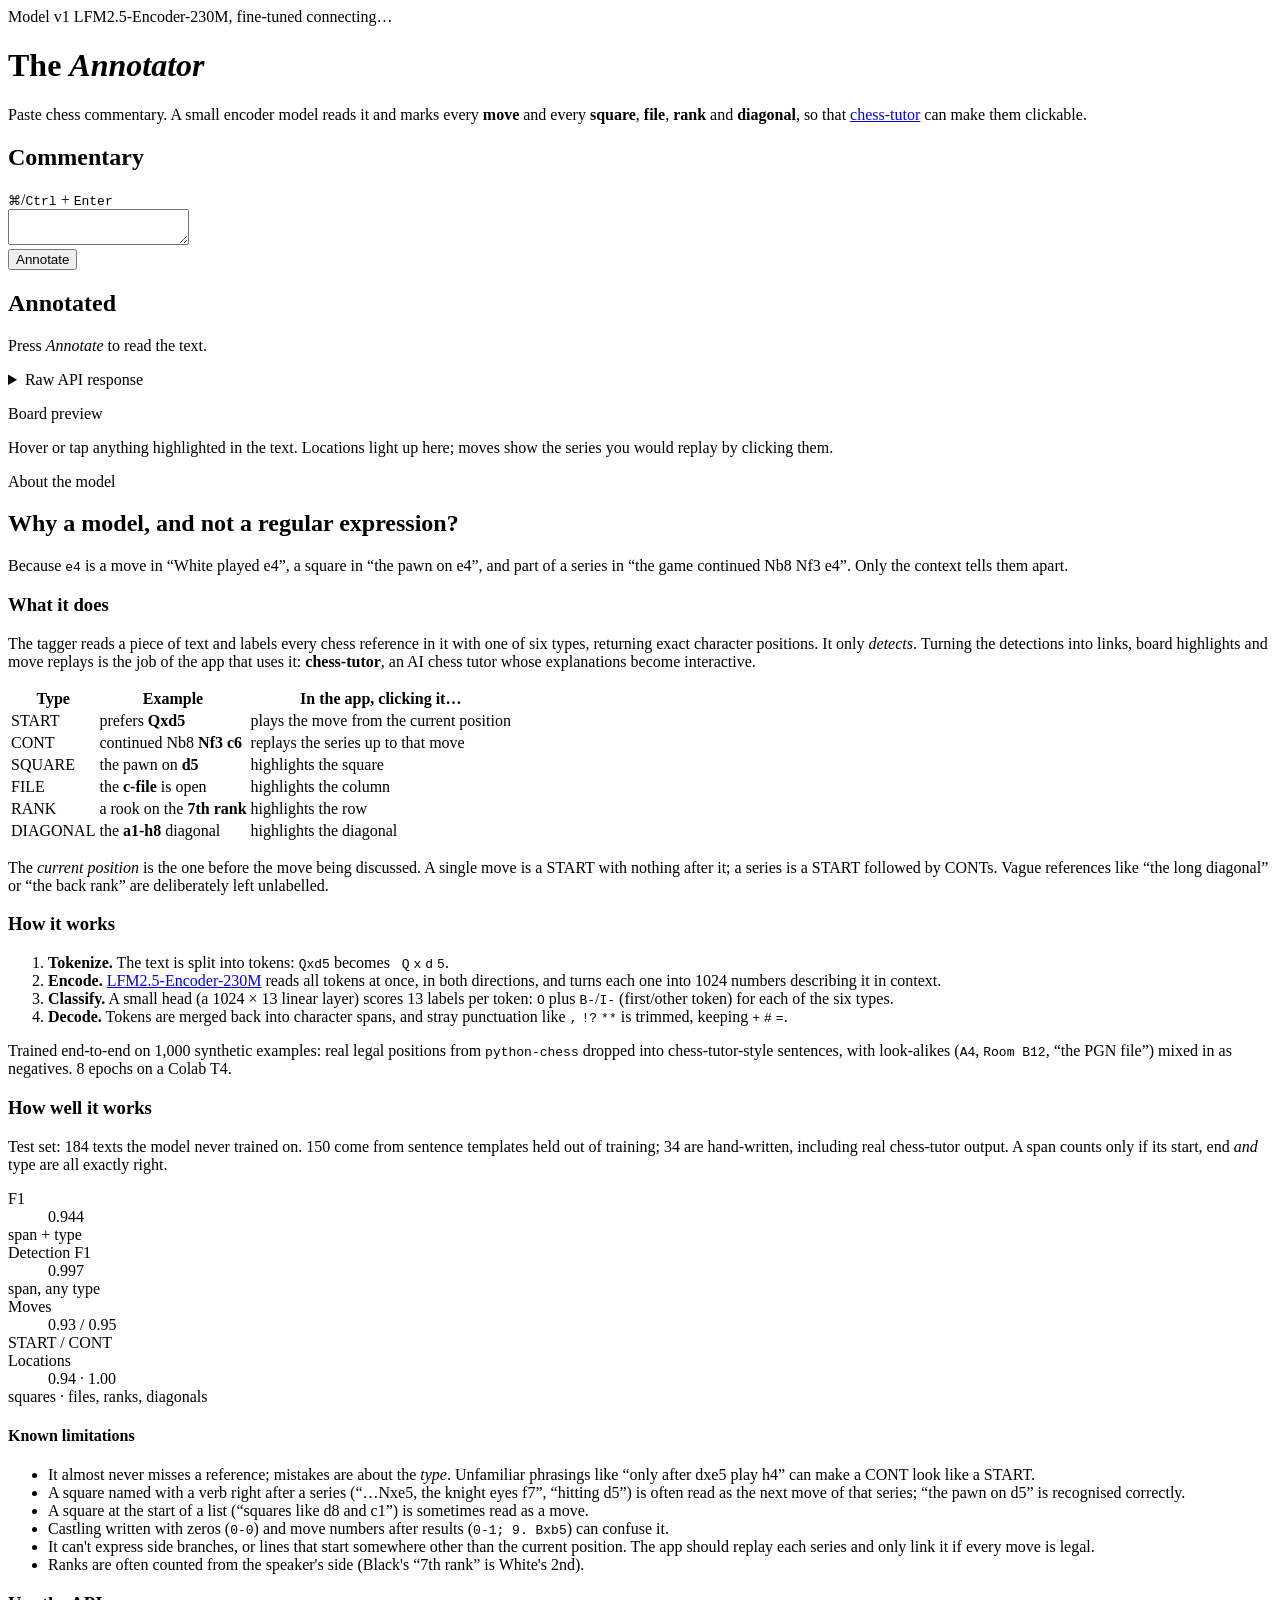
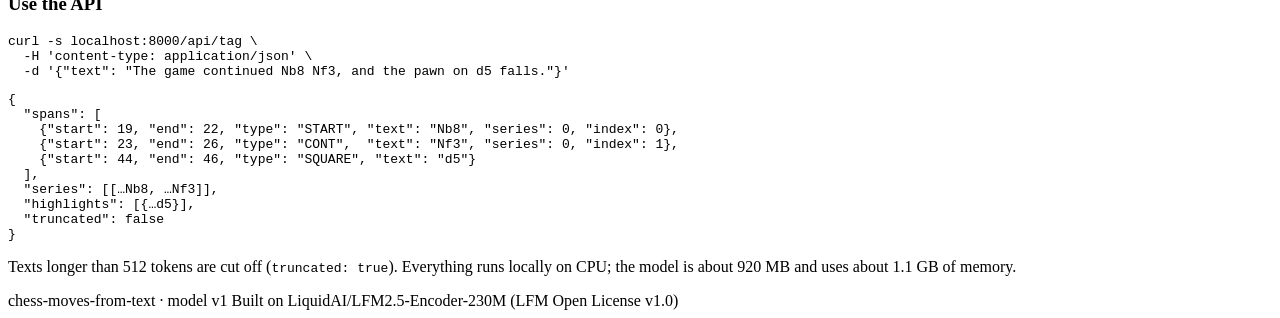
==== app/static/index.html @ 9a3fd4ff "Add chess move & board-location tagger: data, training notebook, v1 demo app Fine-tunes LiquidAI/LFM" ====
<!doctype html>
<html lang="en">
<head>
  <meta charset="utf-8">
  <meta name="viewport" content="width=device-width, initial-scale=1">
  <title>The Annotator: a chess move &amp; board-location tagger</title>
  <meta name="description" content="Paste chess commentary and see every move, square, file, rank and diagonal found by a fine-tuned LFM2.5 encoder.">
  <link rel="preconnect" href="https://fonts.googleapis.com">
  <link rel="preconnect" href="https://fonts.gstatic.com" crossorigin>
  <link href="https://fonts.googleapis.com/css2?family=Fraunces:ital,opsz,wght@0,9..144,300..800;1,9..144,300..800&family=Newsreader:ital,opsz,wght@0,6..72,400..600;1,6..72,400..600&family=JetBrains+Mono:wght@400;600&display=swap" rel="stylesheet">
  <link rel="stylesheet" href="/static/style.css">
</head>
<body>
  <header class="masthead reveal">
    <div class="masthead__meta">
      <span>Model v1</span>
      <span>LFM2.5-Encoder-230M, fine-tuned</span>
      <span id="status" class="status status--loading">connecting…</span>
    </div>
    <h1>The <em>Annotator</em></h1>
    <p class="dek">
      Paste chess commentary. A small encoder model reads it and marks every <b>move</b> and every
      <b>square</b>, <b>file</b>, <b>rank</b> and <b>diagonal</b>, so that
      <a href="#about">chess-tutor</a> can make them clickable.
    </p>
  </header>

  <main class="desk">
    <div class="column">
      <section class="card input reveal" aria-labelledby="input-title">
        <div class="card__head">
          <h2 id="input-title">Commentary</h2>
          <span class="hint"><kbd>⌘</kbd>/<kbd>Ctrl</kbd> + <kbd>Enter</kbd></span>
        </div>
        <textarea id="text" spellcheck="false" maxlength="5000"></textarea>
        <div class="input__foot">
          <div class="examples" id="examples" aria-label="Examples"></div>
          <button id="analyze" class="button" type="button">Annotate</button>
        </div>
      </section>

      <section class="card output reveal" aria-labelledby="output-title" aria-live="polite">
        <div class="card__head">
          <h2 id="output-title">Annotated</h2>
          <span class="hint" id="timing"></span>
        </div>
        <ul class="legend" id="legend"></ul>
        <div class="annotated" id="annotated"><p class="placeholder">Press <em>Annotate</em> to read the text.</p></div>
        <div class="series" id="series-block" hidden>
          <h3>Move series <span class="hint">each one starts from the current position</span></h3>
          <ol id="series-list"></ol>
        </div>
        <details class="raw">
          <summary>Raw API response</summary>
          <pre id="raw">{}</pre>
        </details>
      </section>
    </div>

    <aside class="board-panel reveal" aria-label="Board preview">
      <div class="board-frame">
        <div class="board" id="board" role="img" aria-label="Chessboard with highlighted squares"></div>
      </div>
      <div class="readout" id="readout">
        <p class="readout__kicker">Board preview</p>
        <p class="readout__body">Hover or tap anything highlighted in the text. Locations light up here; moves show the series you would replay by clicking them.</p>
      </div>
    </aside>
  </main>

  <section class="docs" id="about">
    <div class="docs__intro">
      <p class="kicker">About the model</p>
      <h2>Why a model, and not a regular expression?</h2>
      <p class="lede">
        Because <code>e4</code> is a move in <q>White played e4</q>, a square in <q>the pawn on e4</q>, and
        part of a series in <q>the game continued Nb8 Nf3 e4</q>. Only the context tells them apart.
      </p>
    </div>

    <div class="docs__grid">
      <article>
        <h3>What it does</h3>
        <p>
          The tagger reads a piece of text and labels every chess reference in it with one of six types,
          returning exact character positions. It only <em>detects</em>. Turning the detections into links,
          board highlights and move replays is the job of the app that uses it:
          <strong>chess-tutor</strong>, an AI chess tutor whose explanations become interactive.
        </p>
        <table class="types">
          <thead><tr><th>Type</th><th>Example</th><th>In the app, clicking it…</th></tr></thead>
          <tbody>
            <tr><td><span class="tag tag--START">START</span></td><td>prefers <b>Qxd5</b></td><td>plays the move from the current position</td></tr>
            <tr><td><span class="tag tag--CONT">CONT</span></td><td>continued Nb8 <b>Nf3 c6</b></td><td>replays the series up to that move</td></tr>
            <tr><td><span class="tag tag--SQUARE">SQUARE</span></td><td>the pawn on <b>d5</b></td><td>highlights the square</td></tr>
            <tr><td><span class="tag tag--FILE">FILE</span></td><td>the <b>c-file</b> is open</td><td>highlights the column</td></tr>
            <tr><td><span class="tag tag--RANK">RANK</span></td><td>a rook on the <b>7th rank</b></td><td>highlights the row</td></tr>
            <tr><td><span class="tag tag--DIAGONAL">DIAGONAL</span></td><td>the <b>a1-h8</b> diagonal</td><td>highlights the diagonal</td></tr>
          </tbody>
        </table>
        <p class="small">
          The <em>current position</em> is the one before the move being discussed. A single move is a START
          with nothing after it; a series is a START followed by CONTs. Vague references like
          <q>the long diagonal</q> or <q>the back rank</q> are deliberately left unlabelled.
        </p>
      </article>

      <article>
        <h3>How it works</h3>
        <ol class="steps">
          <li><b>Tokenize.</b> The text is split into tokens: <code>Qxd5</code> becomes <code>&nbsp;Q</code> <code>x</code> <code>d</code> <code>5</code>.</li>
          <li><b>Encode.</b> <a href="https://huggingface.co/LiquidAI/LFM2.5-Encoder-230M">LFM2.5-Encoder-230M</a> reads all tokens at once, in both directions, and turns each one into 1024 numbers describing it in context.</li>
          <li><b>Classify.</b> A small head (a 1024&nbsp;×&nbsp;13 linear layer) scores 13 labels per token: <code>O</code> plus <code>B-</code>/<code>I-</code> (first/other token) for each of the six types.</li>
          <li><b>Decode.</b> Tokens are merged back into character spans, and stray punctuation like <code>,</code> <code>!?</code> <code>**</code> is trimmed, keeping <code>+</code> <code>#</code> <code>=</code>.</li>
        </ol>
        <p class="small">
          Trained end-to-end on 1,000 synthetic examples: real legal positions from <code>python-chess</code>
          dropped into chess-tutor-style sentences, with look-alikes (<code>A4</code>, <code>Room B12</code>,
          <q>the PGN file</q>) mixed in as negatives. 8 epochs on a Colab T4.
        </p>
      </article>

      <article>
        <h3>How well it works</h3>
        <p class="small">Test set: 184 texts the model never trained on. 150 come from sentence templates held out of training; 34 are hand-written, including real chess-tutor output. A span counts only if its start, end <em>and</em> type are all exactly right.</p>
        <dl class="scores">
          <div><dt>F1</dt><dd>0.944</dd><span>span + type</span></div>
          <div><dt>Detection F1</dt><dd>0.997</dd><span>span, any type</span></div>
          <div><dt>Moves</dt><dd>0.93 / 0.95</dd><span>START / CONT</span></div>
          <div><dt>Locations</dt><dd>0.94 · 1.00</dd><span>squares · files, ranks, diagonals</span></div>
        </dl>
        <h4>Known limitations</h4>
        <ul class="small">
          <li>It almost never misses a reference; mistakes are about the <em>type</em>. Unfamiliar phrasings like <q>only after dxe5 play h4</q> can make a CONT look like a START.</li>
          <li>A square named with a verb right after a series (<q>…Nxe5, the knight eyes f7</q>, <q>hitting d5</q>) is often read as the next move of that series; <q>the pawn on d5</q> is recognised correctly.</li>
          <li>A square at the start of a list (<q>squares like d8 and c1</q>) is sometimes read as a move.</li>
          <li>Castling written with zeros (<code>0-0</code>) and move numbers after results (<code>0-1; 9. Bxb5</code>) can confuse it.</li>
          <li>It can't express side branches, or lines that start somewhere other than the current position. The app should replay each series and only link it if every move is legal.</li>
          <li>Ranks are often counted from the speaker's side (Black's <q>7th rank</q> is White's 2nd).</li>
        </ul>
      </article>

      <article>
        <h3>Use the API</h3>
        <pre class="code"><code>curl -s localhost:8000/api/tag \
  -H 'content-type: application/json' \
  -d '{"text": "The game continued Nb8 Nf3, and the pawn on d5 falls."}'</code></pre>
        <pre class="code"><code>{
  "spans": [
    {"start": 19, "end": 22, "type": "START", "text": "Nb8", "series": 0, "index": 0},
    {"start": 23, "end": 26, "type": "CONT",  "text": "Nf3", "series": 0, "index": 1},
    {"start": 44, "end": 46, "type": "SQUARE", "text": "d5"}
  ],
  "series": [[…Nb8, …Nf3]],
  "highlights": [{…d5}],
  "truncated": false
}</code></pre>
        <p class="small">Texts longer than 512 tokens are cut off (<code>truncated: true</code>). Everything runs locally on CPU; the model is about 920&nbsp;MB and uses about 1.1&nbsp;GB of memory.</p>
      </article>
    </div>
  </section>

  <footer class="colophon">
    <span>chess-moves-from-text · model v1</span>
    <span>Built on LiquidAI/LFM2.5-Encoder-230M (LFM Open License v1.0)</span>
  </footer>

  <script src="/static/app.js"></script>
</body>
</html>
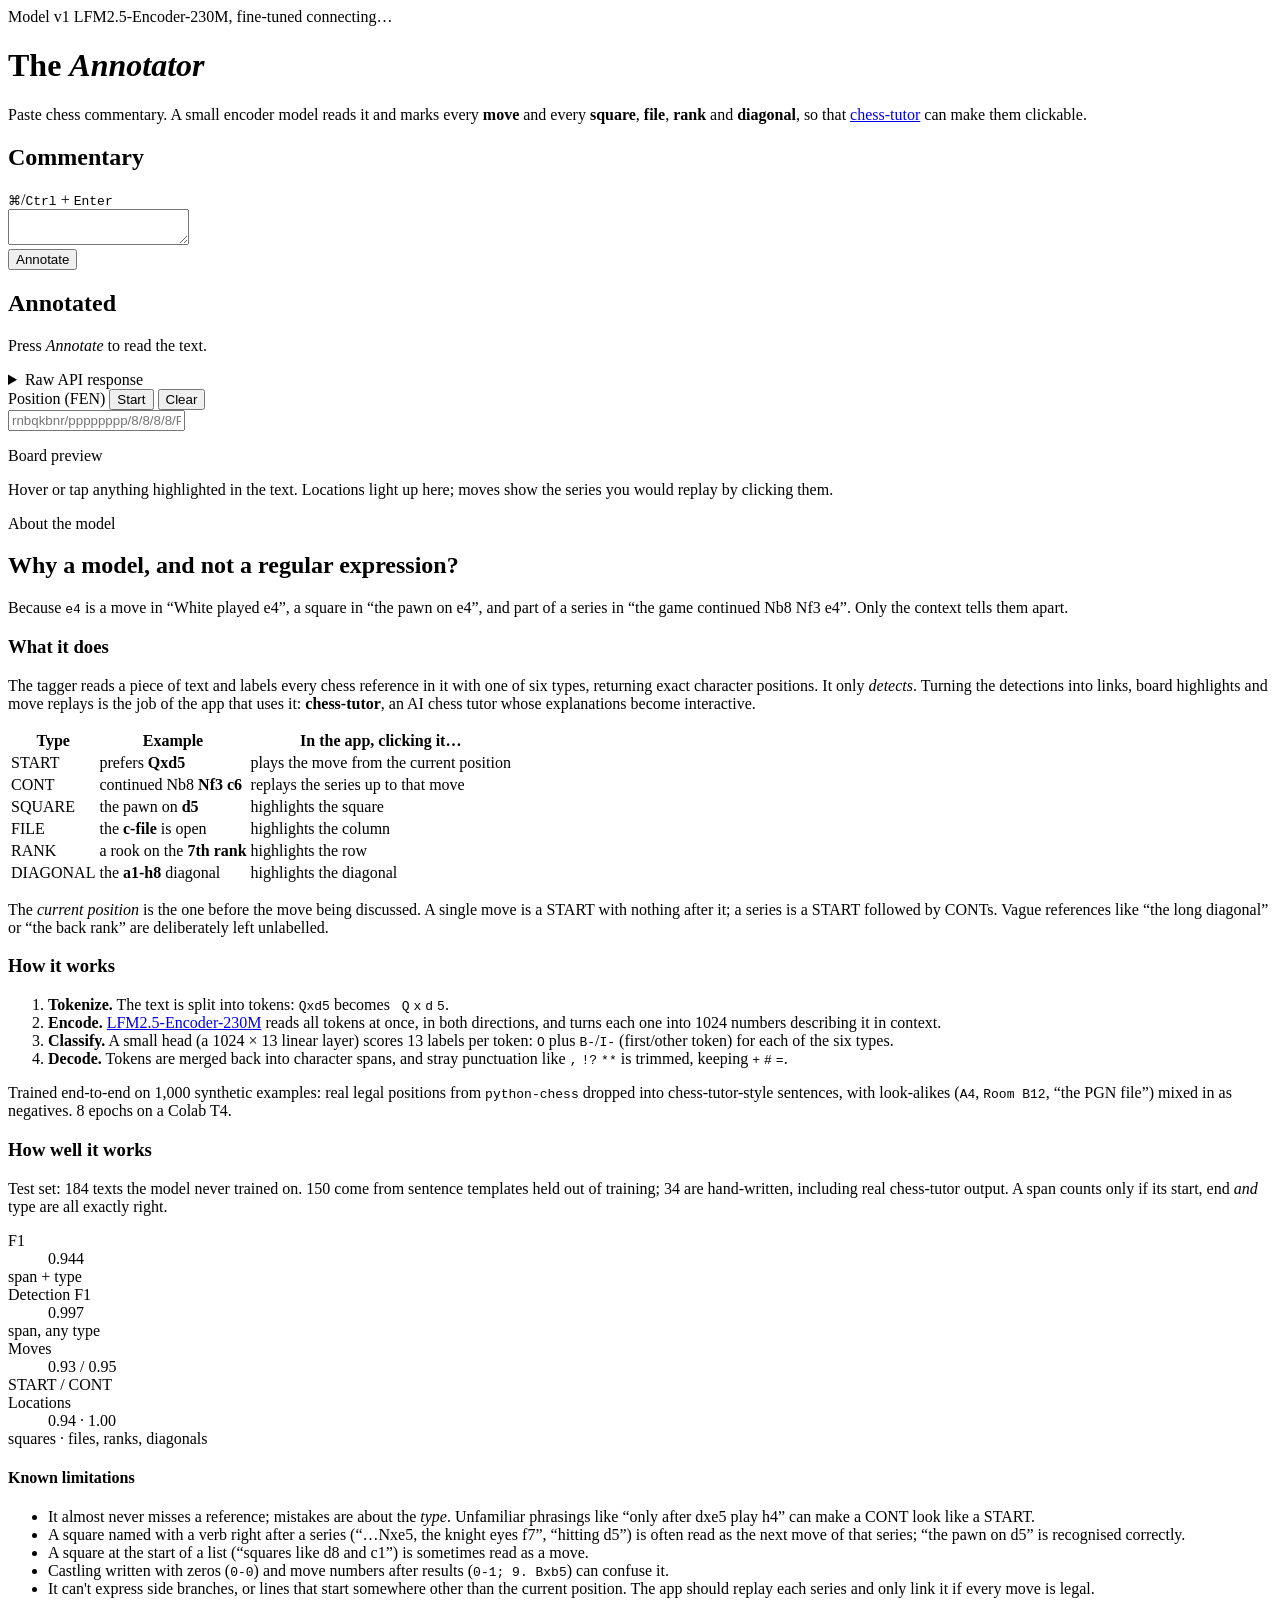
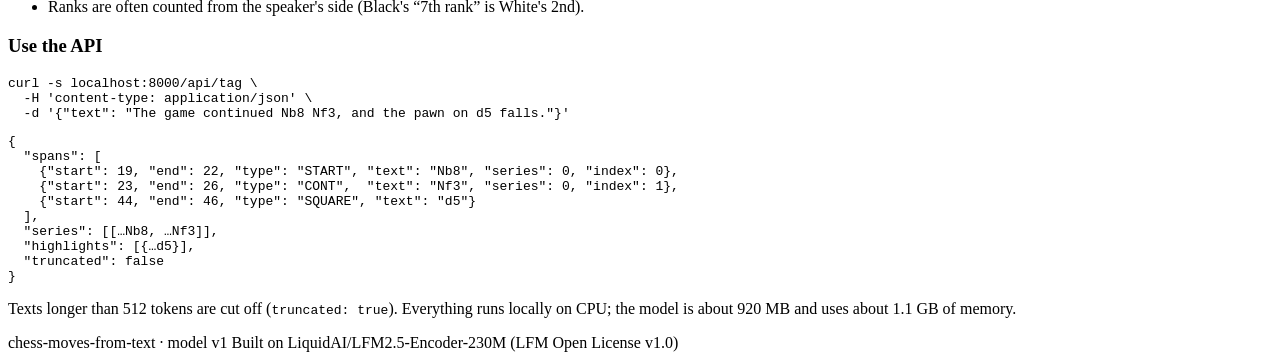
==== commit 938b0c6f: "Add FEN board position input" ====
--- a/app/static/index.html
+++ b/app/static/index.html
@@ -61,6 +61,17 @@
       <div class="board-frame">
         <div class="board" id="board" role="img" aria-label="Chessboard with highlighted squares"></div>
       </div>
+      <form class="fen" id="fen-form" autocomplete="off">
+        <div class="fen__head">
+          <label for="fen">Position (FEN)</label>
+          <span class="fen__presets">
+            <button type="button" class="example" data-fen="rnbqkbnr/pppppppp/8/8/8/8/PPPPPPPP/RNBQKBNR w KQkq - 0 1">Start</button>
+            <button type="button" class="example" data-fen="">Clear</button>
+          </span>
+        </div>
+        <input id="fen" type="text" spellcheck="false" placeholder="rnbqkbnr/pppppppp/8/8/8/8/PPPPPPPP/RNBQKBNR w KQkq - 0 1" aria-describedby="fen-error">
+        <p class="fen__error" id="fen-error" aria-live="polite"></p>
+      </form>
       <div class="readout" id="readout">
         <p class="readout__kicker">Board preview</p>
         <p class="readout__body">Hover or tap anything highlighted in the text. Locations light up here; moves show the series you would replay by clicking them.</p>
